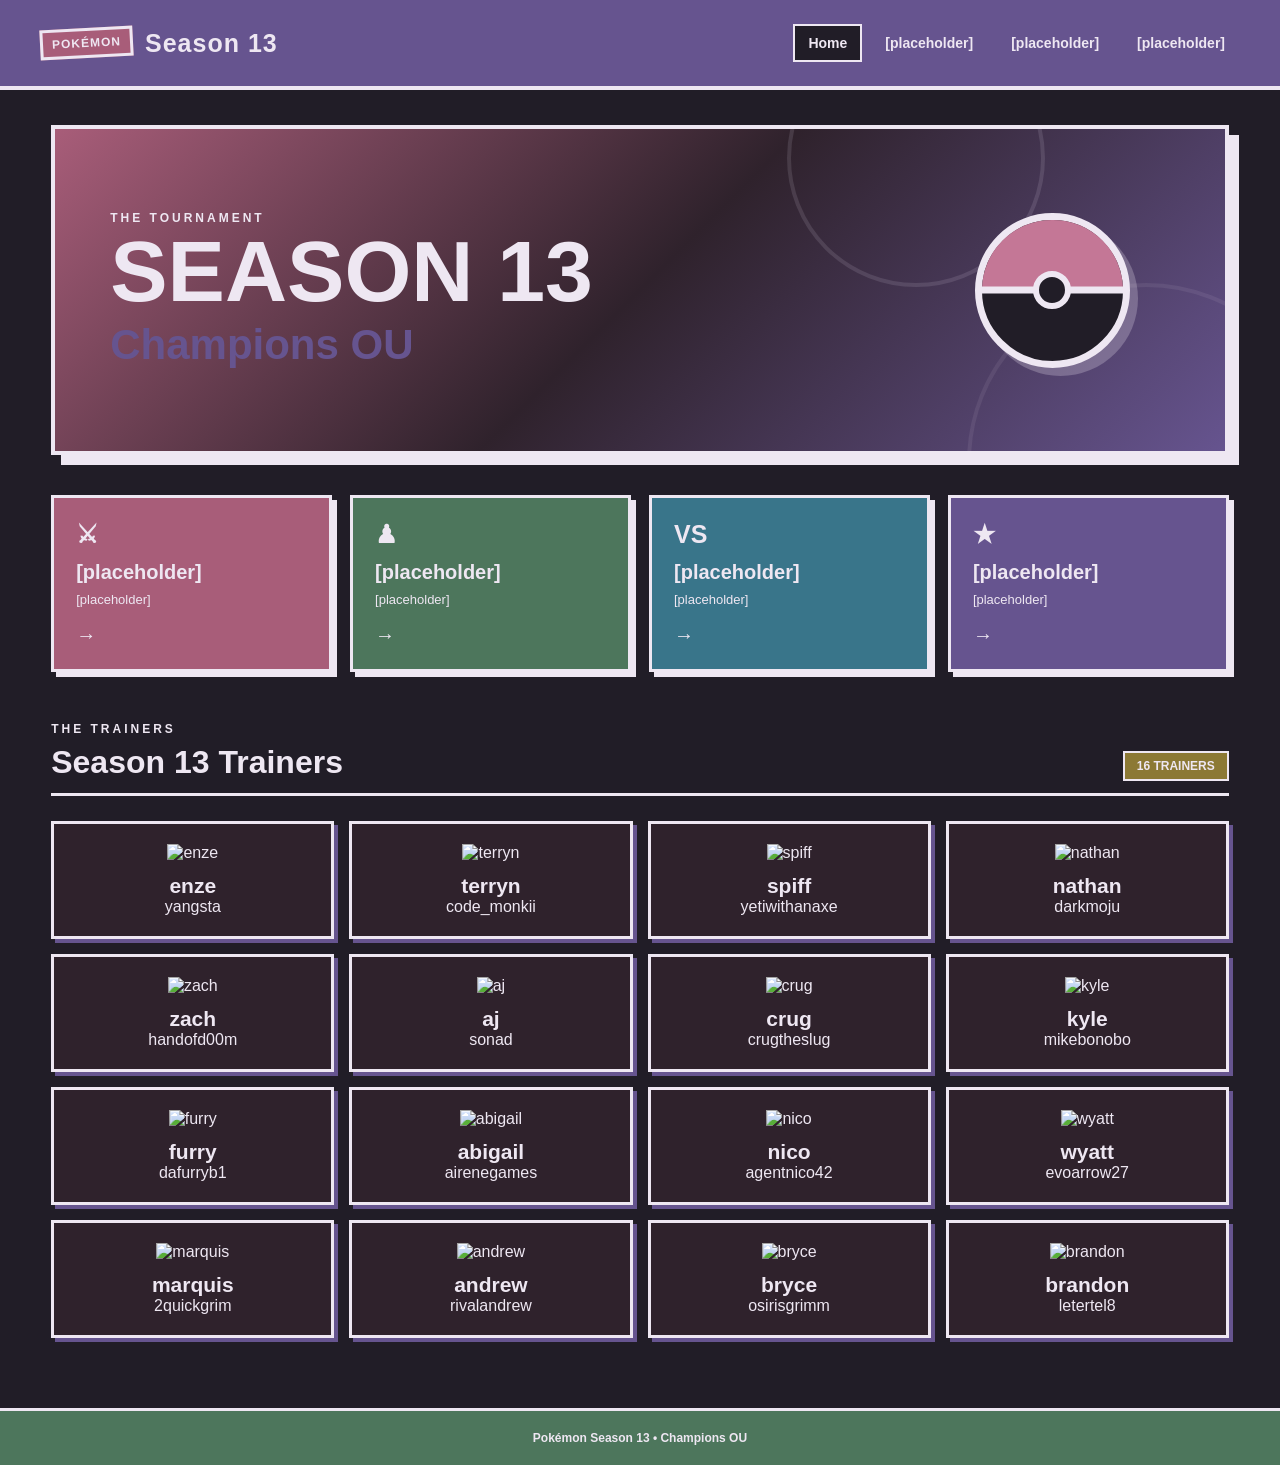
==== index.html @ 1fe9e346 "Add files via upload" ====
<!DOCTYPE html>
<html lang="en">
<head>
    <meta charset="UTF-8">
    <meta name="viewport" content="width=device-width, initial-scale=1.0">

    <title>Season 13 — Champions OU</title>

    <link rel="stylesheet" href="css/base.css">
    <link rel="stylesheet" href="css/layout.css">
    <link rel="stylesheet" href="css/components.css">
    <link rel="stylesheet" href="css/pokemon.css">
    <link rel="stylesheet" href="css/type-chart.css">
    <link rel="stylesheet" href="css/responsive.css">
</head>

<body>

    <header class="site-header">
        <div class="logo">
            <span>POKÉMON</span>
            <h1>Season 13</h1>
        </div>

        <nav>
            <a href="index.html" class="active">Home</a>
            <a href="#">[placeholder]</a>
            <a href="#">[placeholder]</a>
            <a href="#">[placeholder]</a>

        </nav>
    </header>


    <main>

        <!-- =========================
             SEASON BANNER
        ========================== -->

        <section class="hero">

            <div class="hero-text">

                <p class="eyebrow">THE TOURNAMENT</p>

                <h2>Season 13</h2>

                <h3>Champions OU</h3>

            </div>


            <div class="hero-badge">

                <div class="pokeball">
                    <div class="pokeball-line"></div>
                    <div class="pokeball-center"></div>
                </div>

            </div>

        </section>


        <!-- =========================
             SEASON STATUS
        

        <section class="season-status">

            <div class="status-divider"></div>

            <div class="status-item">
                <span class="status-label">MATCHES PLAYED</span>
                <span class="status-value">0</span>
            </div>

        </section>
        ========================== -->

        <!-- =========================
             QUICK LINKS
        ========================== -->

        <section class="feature-grid">

            <a href="#" class="feature-card pink">

                <div class="feature-icon">⚔</div>

                <h3>[placeholder]</h3>

                <p>
                    [placeholder]
                </p>

                <span class="card-arrow">→</span>

            </a>


            <a href="#" class="feature-card mint">

                <div class="feature-icon">♟</div>

                <h3>[placeholder]</h3>

                <p>
                    [placeholder]
                </p>

                <span class="card-arrow">→</span>

            </a>


            <a href="#" class="feature-card blue">

                <div class="feature-icon">VS</div>

                <h3>[placeholder]</h3>

                <p>
                    [placeholder]
                </p>

                <span class="card-arrow">→</span>

            </a>


            <a href="#" class="feature-card lavender">

                <div class="feature-icon">★</div>

                <h3>[placeholder]</h3>

                <p>
                    [placeholder]
                </p>

                <span class="card-arrow">→</span>

            </a>

        </section>


        <!-- =========================
             PLAYERS
        ========================== -->

        <section class="players-section">

            <div class="section-heading">

                <div>
                    <p class="eyebrow">THE TRAINERS</p>

                    <h2>Season 13 Trainers</h2>
                </div>

                <span id="player-count" class="player-count"></span>

            </div>


            <div id="players-container" class="players-grid">

                <p class="loading">
                    Loading players...
                </p>

            </div>

        </section>

    </main>


    <footer>

        <p>
            Pokémon Season 13 • Champions OU
        </p>

    </footer>


    <script src="js/app.js"></script>

</body>
</html>
---- css/base.css ----
/* =========================
   GLOBAL THEME COLORS
   Change these values to retheme the entire site.
========================= */

:root {
    --color-bg: #17151c;
    --color-surface: #211d27;
    --color-surface-pink: #2f222c;
    --color-surface-lavender: #282230;

    --color-text: #eee7f2;
    --color-text-muted: #b9afc0;
    --color-border: #eee7f2;
    --color-border-rgb: 238, 231, 242;

    --color-pink: #a85d79;
    --color-pink-light: #c47796;
    --color-lavender: #66548f;
    --color-mint: #4d765c;
    --color-blue: #39758a;
    --color-yellow: #8c7935;
    --color-peach: #8f624e;

    /* Pokémon type colours */
    --type-electric: #8c7935;
    --type-fire: #a85f4e;
    --type-water: #39758a;
    --type-grass: #4d765c;
    --type-fairy: #a85d79;
    --type-psychic: #66548f;
    --type-flying: #625d91;
    --type-normal: #625c50;
    --type-fighting: #955b5b;
    --type-poison: #765084;
    --type-ground: #8c7042;
    --type-rock: #766d49;
    --type-bug: #6f7b3d;
    --type-ghost: #625b87;
    --type-steel: #5f6e7c;
    --type-ice: #4f8588;
    --type-dragon: #655b9b;
    --type-dark: #675c58;

    /* Defensive chart colours */
    --effectiveness-weak: #a94468;
    --effectiveness-resist: #4f8b62;
    --effectiveness-immune: #3b86a3;
    --effectiveness-neutral: #9a8338;
}

/* =========================
   RESET
========================= */

* {
    box-sizing: border-box;
    margin: 0;
    padding: 0;
}

body {
    font-family:
        "Trebuchet MS",
        Arial,
        sans-serif;

    background: var(--color-surface);
    color: var(--color-border);

    min-height: 100vh;
}
---- css/layout.css ----
/* =========================
   HEADER
========================= */

.site-header {
    background: var(--color-lavender);
    border-bottom: 4px solid var(--color-border);

    min-height: 90px;

    display: flex;
    align-items: center;
    justify-content: space-between;

    padding: 15px 40px;

    gap: 30px;
}

.logo {
    display: flex;
    align-items: center;
    gap: 12px;
}

.logo span {
    background: var(--color-pink);
    border: 3px solid var(--color-border);

    padding: 5px 9px;

    font-size: 12px;
    font-weight: bold;
    letter-spacing: 1px;

    transform: rotate(-3deg);
}

.logo h1 {
    font-size: 25px;
    letter-spacing: 1px;
}

nav {
    display: flex;
    gap: 8px;
    flex-wrap: wrap;
    justify-content: flex-end;
}

nav a {
    color: var(--color-border);
    text-decoration: none;

    font-weight: bold;
    font-size: 14px;

    padding: 9px 13px;

    border: 2px solid transparent;

    transition:
        background 0.15s,
        border 0.15s,
        transform 0.15s;
}

nav a:hover {
    background: var(--color-surface);
    border-color: var(--color-border);
    transform: translateY(-2px);
}

nav a.active {
    background: var(--color-surface);
    border: 2px solid var(--color-border);
}


/* =========================
   MAIN
========================= */

main {
    width: min(1200px, 92%);
    margin: 35px auto 70px;
}


/* =========================
   HERO
========================= */

.hero {
    min-height: 330px;
    margin-bottom: 25px;

    background:
        linear-gradient(
            135deg,
            var(--color-pink) 0%,
            var(--color-surface-pink) 50%,
            var(--color-lavender) 100%
        );

    border: 4px solid var(--color-border);

    box-shadow: 10px 10px 0 var(--color-border);

    display: flex;
    align-items: center;
    justify-content: space-between;

    padding: 45px 55px;

    position: relative;
    overflow: hidden;
}

.hero::before {
    content: "";

    position: absolute;

    width: 250px;
    height: 250px;

    border: 4px solid rgba(var(--color-border-rgb), 0.12);
    border-radius: 50%;

    right: 180px;
    top: -100px;

    pointer-events: none;
}

.hero::after {
    content: "";

    position: absolute;

    width: 350px;
    height: 350px;

    border: 4px solid rgba(var(--color-border-rgb), 0.08);
    border-radius: 50%;

    right: -100px;
    bottom: -190px;

    pointer-events: none;
}

.hero-text {
    position: relative;
    z-index: 1;
}

.eyebrow {
    font-size: 12px;
    font-weight: bold;
    letter-spacing: 3px;

    margin-bottom: 8px;
}

.hero h2 {
    font-size: clamp(48px, 8vw, 86px);
    line-height: 0.9;

    text-transform: uppercase;
}

.hero h3 {
    font-size: clamp(25px, 4vw, 42px);
    margin-top: 10px;

    color: var(--color-lavender);
}

.description {
    margin-top: 25px;

    font-size: 16px;
    font-weight: bold;

    max-width: 450px;
    line-height: 1.5;
}


/* =========================
   POKÉBALL
========================= */

.hero-badge {
    position: relative;
    z-index: 1;

    margin-right: 40px;
}

.pokeball {
    width: 155px;
    height: 155px;

    border-radius: 50%;

    background: var(--color-surface);

    border: 7px solid var(--color-border);

    position: relative;

    box-shadow: 8px 8px 0 rgba(var(--color-border-rgb), 0.25);
}

.pokeball::before {
    content: "";

    position: absolute;

    width: 100%;
    height: 50%;

    top: 0;
    left: 0;

    background: var(--color-pink-light);

    border-radius: 100px 100px 0 0;
}

.pokeball-line {
    position: absolute;

    width: 100%;
    height: 7px;

    background: var(--color-border);

    left: 0;
    top: 50%;

    transform: translateY(-50%);

    z-index: 2;
}

.pokeball-center {
    position: absolute;

    width: 38px;
    height: 38px;

    border-radius: 50%;

    background: var(--color-surface);

    border: 6px solid var(--color-border);

    left: 50%;
    top: 50%;

    transform: translate(-50%, -50%);

    z-index: 3;
}


/* =========================
   FOOTER
========================= */

footer {
    border-top: 3px solid var(--color-border);

    background: var(--color-mint);

    text-align: center;

    padding: 20px;

    font-size: 12px;
    font-weight: bold;
}


/* =========================
   PLAYER PROFILE
========================= */

.player-profile {
    margin-bottom: 40px;
}

.back-link {
    display: inline-block;
    color: var(--color-border);
    font-size: 12px;
    font-weight: bold;
    letter-spacing: 1px;
    text-decoration: none;
    margin-bottom: 20px;
}

.back-link:hover {
    color: var(--color-pink-light);
}

.player-profile-card {
    display: flex;
    align-items: center;
    gap: 30px;
    background: var(--color-surface-pink);
    border: 4px solid var(--color-border);
    padding: 30px;
    box-shadow: 7px 7px 0 var(--color-lavender);
}

.player-profile-sprite {
    width: 130px;
    height: 130px;
    display: flex;
    align-items: center;
    justify-content: center;
    background: var(--color-surface);
    border: 3px solid var(--color-border);
    flex-shrink: 0;
}

.player-profile-sprite img {

    object-fit: contain;
}

.player-profile-info h2 {
    font-size: 38px;
    margin: 5px 0;
}

.player-profile-id {
    font-size: 13px;
    opacity: 0.7;
    letter-spacing: 0.5px;
}

.player-team {
    margin-top: 45px;
}
---- css/components.css ----
/* =========================
   FEATURE CARDS
========================= */

.feature-grid {
    display: grid;

    grid-template-columns:
        repeat(4, 1fr);

    gap: 18px;

    margin: 40px 0;
}

.feature-card {
    min-height: 160px;

    border: 3px solid var(--color-border);

    padding: 22px;

    color: var(--color-border);
    text-decoration: none;

    box-shadow: 5px 5px 0 var(--color-border);

    transition:
        transform 0.15s,
        box-shadow 0.15s;
}

.feature-card:hover {
    transform: translate(3px, 3px);
    box-shadow: 2px 2px 0 var(--color-border);
}

.feature-card.pink {
    background: var(--color-pink);
}

.feature-card.mint {
    background: var(--color-mint);
}

.feature-card.blue {
    background: var(--color-blue);
}

.feature-card.lavender {
    background: var(--color-lavender);
}

.feature-icon {
    font-size: 25px;
    font-weight: bold;

    margin-bottom: 12px;
}

.feature-card h3 {
    font-size: 20px;
    margin-bottom: 7px;
}

.feature-card p {
    font-size: 13px;
    line-height: 1.4;
}


/* =========================
   PLAYERS SECTION
========================= */

.players-section {
    margin-top: 50px;
}

.section-heading {
    display: flex;
    align-items: end;
    justify-content: space-between;

    border-bottom: 3px solid var(--color-border);

    padding-bottom: 12px;

    margin-bottom: 25px;
}

.section-heading h2 {
    font-size: 32px;
}

.player-count {
    background: var(--color-yellow);

    border: 2px solid var(--color-border);

    padding: 6px 12px;

    font-size: 12px;
    font-weight: bold;
}


/* =========================
   PLAYER GRID
========================= */

.players-grid {
    display: grid;

    grid-template-columns:
        repeat(4, 1fr);

    gap: 15px;
}

.player-card {
    background: var(--color-surface-pink);

    border: 3px solid var(--color-border);

    min-height: 100px;

    padding: 20px;

    text-decoration: none;
    text-align: center;
    color: var(--color-border);

    display: flex;
    flex-direction: column;
    justify-content: space-between;

    box-shadow: 4px 4px 0 var(--color-lavender);

    transition:
        transform 0.15s,
        box-shadow 0.15s;
}

.player-sprite {
    width: 80px;
    height: 80px;

    object-fit: contain;
}

.player-card:hover {
    transform: translateY(-4px);

    box-shadow: 6px 8px 0 var(--color-blue);
}

.player-number {
    font-size: 11px;
    font-weight: bold;
    opacity: 0.6;
}

.player-name {
    font-size: 21px;
    font-weight: bold;

    margin-top: 12px;
}

.player-placeholder {
    font-size: 11px;
    opacity: 0.55;

    margin-top: 5px;
}


/* =========================
   LOADING
========================= */

.loading {
    grid-column: 1 / -1;

    padding: 30px;

    text-align: center;

    border: 2px dashed var(--color-lavender);
}


/* =========================
   SEASON STATUS
========================= */

.season-status {
    background: var(--color-surface);

    border: 3px solid var(--color-border);

    min-height: 105px;

    display: grid;
    grid-template-columns:
        1fr
        auto
        1fr
        auto
        1fr
        auto
        1fr;

    align-items: center;

    margin-top: 25px;

    box-shadow: 5px 5px 0 var(--color-mint);
}

.status-item {
    padding: 20px;

    text-align: center;

    display: flex;
    flex-direction: column;

    gap: 6px;
}

.status-label {
    font-size: 10px;

    font-weight: bold;

    letter-spacing: 2px;

    opacity: 0.6;
}

.status-value {
    font-size: 23px;

    font-weight: bold;
}

.status-live {
    color: var(--color-mint);

    font-size: 14px;

    letter-spacing: 1px;
}

.status-divider {
    height: 55px;

    width: 2px;

    background: var(--color-lavender);
}


/* =========================
   FEATURE CARD ARROW
========================= */

.card-arrow {
    display: block;

    margin-top: 15px;

    font-size: 20px;

    font-weight: bold;

    transition: transform 0.15s;
}

.feature-card:hover .card-arrow {
    transform: translateX(6px);
}
---- css/pokemon.css ----
/* =========================
   POKÉMON TEAM GRID
========================= */

#pokemon-container {
    display: grid;
    grid-template-columns: repeat(5, 1fr);
    gap: 15px;
}


/* =========================
   POKÉMON CARDS
========================= */

.pokemon-slot {
    position: relative;

    min-height: 150px;

    background: var(--color-surface-pink);
    color: var(--color-text);

    border: 3px solid var(--color-border);
    box-shadow: 4px 4px 0 var(--color-lavender);

    display: flex;
    flex-direction: column;
    align-items: center;
    justify-content: center;

    padding: 15px;

    text-align: center;

    cursor: pointer;

    transition:
        transform 0.15s,
        box-shadow 0.15s;
}

.pokemon-filled:hover {
    transform: translateY(-3px);
    box-shadow: 5px 7px 0 var(--color-lavender);
}

.pokemon-slot-number {
    font-size: 28px;
    font-weight: bold;
    opacity: 0.3;
}

.pokemon-slot-empty {
    font-size: 10px;
    font-weight: bold;
    letter-spacing: 1px;
    opacity: 0.5;
    margin-top: 8px;
}

.pokemon-slot-name {
    font-size: 16px;
    font-weight: bold;
}


/* =========================
   POKÉMON SPRITES
========================= */

.pokemon-sprite {
    width: 96px;
    height: 96px;

    object-fit: contain;
    image-rendering: pixelated;
}


/* =========================
   POKÉMON TYPES
========================= */

.pokemon-types {
    display: flex;
    flex-wrap: wrap;
    justify-content: center;

    gap: 6px;
    margin-top: 8px;
}

.pokemon-type,
.type-badge {
    display: inline-block;

    padding: 5px 10px;

    border: 2px solid var(--color-border);

    font-size: 11px;
    font-weight: bold;

    text-transform: uppercase;
    letter-spacing: 1px;
}


/* =========================
   TYPE COLOURS
========================= */

.type-electric { background: var(--type-electric); }
.type-fire { background: var(--type-fire); }
.type-water { background: var(--type-water); }
.type-grass { background: var(--type-grass); }
.type-fairy { background: var(--type-fairy); }
.type-psychic { background: var(--type-psychic); }
.type-flying { background: var(--type-flying); }
.type-normal { background: var(--type-normal); }
.type-fighting { background: var(--type-fighting); }
.type-poison { background: var(--type-poison); }
.type-ground { background: var(--type-ground); }
.type-rock { background: var(--type-rock); }
.type-bug { background: var(--type-bug); }
.type-ghost { background: var(--type-ghost); }
.type-steel { background: var(--type-steel); }
.type-ice { background: var(--type-ice); }
.type-dragon { background: var(--type-dragon); }
.type-dark { background: var(--type-dark); }


/* =========================
   EXPANDED POKÉMON DETAILS
========================= */

.pokemon-details {
    width: 100%;

    margin-top: 12px;
    padding-top: 12px;

    border-top: 2px solid var(--color-lavender);
}

.pokemon-details[hidden] {
    display: none;
}

.pokemon-slot.expanded {
    grid-column: span 2;

    background: var(--color-surface-lavender);

    transform: none;

    margin-bottom: 15px;
}

.pokemon-stats {
    display: grid;
    grid-template-columns: repeat(3, 1fr);

    gap: 8px;
    margin-bottom: 15px;
}

.pokemon-stat {
    background: var(--color-surface);

    border: 1px solid var(--color-border);

    padding: 8px;
    text-align: center;
}


/* =========================
   ABILITIES
========================= */

.pokemon-abilities {
    display: flex;
    flex-direction: column;
    gap: 8px;

    margin-top: 12px;
}

.pokemon-ability-container {
    display: flex;
    flex-direction: column;
    gap: 5px;
}

.pokemon-ability-button {
    width: 100%;

    padding: 8px 10px;

    background: var(--color-surface);
    border: 2px solid var(--color-lavender);

    color: var(--color-text);

    font-family: inherit;
    font-size: 11px;
    font-weight: bold;

    text-align: left;

    cursor: pointer;
    transition: background 0.15s;
}

.pokemon-ability-button:hover,
.pokemon-ability-button.active {
    background: var(--color-pink);
    border-color: var(--color-border);
}

.pokemon-ability-description {
    padding: 10px;

    background: var(--color-surface);

    border: 1px solid var(--color-lavender);

    font-size: 12px;
    line-height: 1.5;
}


/* =========================
   MEGA EVOLUTION TOGGLE
========================= */

.pokemon-mega-toggle {
    position: absolute;

    top: 8px;
    right: 8px;

    display: flex;
    align-items: center;
    justify-content: center;

    width: 34px;
    height: 34px;

    background: transparent;
    border: none;

    padding: 3px;

    cursor: pointer;
    z-index: 2;
}

.pokemon-mega-toggle img {
    width: 48px;
    height: 48px;

    object-fit: contain;
}

.pokemon-mega-toggle img {
    width: 48px;
    height: 48px;
    object-fit: contain;
}

/* Alternate form icon */
.pokemon-mega-toggle img[src*="form-icon"] {
    width: 40px;
    height: 40px;
    padding: 4px;
}

.pokemon-mega-toggle:disabled {
    opacity: 0.5;
    cursor: wait;
}

/* =========================
   SMOGON LINK
========================= */

.pokemon-smogon-link {
    display: inline-block;

    margin-top: 15px;
    padding: 8px 12px;

    background: var(--color-surface);
    color: var(--color-text);

    border: 2px solid var(--color-border);

    font-family: inherit;
    font-size: 11px;
    font-weight: bold;

    text-decoration: none;
    text-transform: uppercase;
    letter-spacing: 1px;

    transition:
        background 0.15s,
        transform 0.15s;
}

.pokemon-smogon-link:hover {
    background: var(--color-pink);

    transform: translateY(-2px);
}
---- css/type-chart.css ----
/* =================================
   PLAYER DEFENSIVE TYPE CHART
================================= */

/* Player roster heading */

.player-team .section-heading {
    display: flex;
    flex-direction: row;
    align-items: center;
    justify-content: space-between;
    gap: 15px;
}

/* Chart toggle button */

.chart-toggle-button {
    flex-shrink: 0;
    padding: 9px 14px;
    background: var(--color-lavender);
    border: 3px solid var(--color-border);
    box-shadow: 4px 4px 0 var(--color-border);
    color: var(--color-border);
    font-family: inherit;
    font-size: 11px;
    font-weight: bold;
    cursor: pointer;
    transition: transform 0.15s, box-shadow 0.15s;
}

.chart-toggle-button:hover {
    transform: translate(2px, 2px);
    box-shadow: 2px 2px 0 var(--color-border);
}

/* Chart container */

#defensive-chart-container {
    margin: 20px 0 30px;
    padding: 12px;
    background: var(--color-surface-pink);
    border: 3px solid var(--color-border);
    box-shadow: 5px 5px 0 var(--color-lavender);
}

#defensive-chart-container[hidden] {
    display: none;
}

/* Scrollable chart */

.type-chart-wrapper {
    width: 100%;
    overflow-x: auto;
}

.type-chart-table {
    width: 100%;
    min-width: 850px;
    border-collapse: separate;
    border-spacing: 3px;
    table-layout: fixed;
}

/* Table cells */

.type-chart-table th,
.type-chart-table td {
    text-align: center;
    vertical-align: middle;
}

.type-chart-table thead th {
    background: var(--color-surface);
    border: 2px solid var(--color-border);
    padding: 2px;
}

.type-chart-table thead th:first-child {
    width: 105px;
    background: var(--color-lavender);
    font-size: 10px;
}

/* Pokémon sprites */

.type-chart-sprite {
    display: block;
    width: 64px;
    height: 64px;
    max-width: 100%;
    object-fit: contain;
    image-rendering: auto;
    margin: 6px auto;
}

/* Attacking type labels */

.type-chart-table tbody th {
    border: 2px solid var(--color-border);
    font-size: 10px;
    padding: 3px 6px;
    min-width: 105px;
}

/* Effectiveness cells */

.type-chart-table tbody td {
    background: #19171f;
    border: 1px solid var(--color-lavender);
}

.type-chart-cell {
    display: flex;
    align-items: center;
    justify-content: center;

    width: 100%;
    min-height: 36px;

    padding: 5px 6px;

    border: none;
    border-radius: 0;

    font-size: 11px;
    font-weight: bold;
    color: var(--color-text);
}

.effectiveness-weak {
    background: var(--effectiveness-weak);
}

.effectiveness-resist {
    background: var(--effectiveness-resist);
}

.effectiveness-immune {
    background: var(--effectiveness-immune);
}
/*
.effectiveness-neutral {
    background: var(--effectiveness-neutral);
    color: var(--color-text);
}

*/
/* =========================
   CHART MEGA EVOLUTION TOGGLE
========================= */

/* Gives the button a positioning reference */
.type-chart-pokemon-heading {
    position: relative;
}

.type-chart-mega-toggle {
    position: absolute;
    top:0px;
    right: 0px;

    display: flex;
    align-items: center;
    justify-content: center;

    width: 30px;
    height: 30px;
    padding: 3px;

    background: transparent;
    border: none;

    cursor: pointer;
    z-index: 2;
}

.type-chart-mega-toggle img {
    width: 22px;
    height: 22px;
    object-fit: contain;
}

.type-chart-mega-toggle:hover {
    background: transparent;
}

.type-chart-mega-toggle:disabled {
    opacity: 0.5;
    cursor: wait;
}
---- css/responsive.css ----
/* =========================
   TABLET
========================= */

@media (max-width: 900px) {

    /* Feature cards */

    .feature-grid {
        grid-template-columns: repeat(2, 1fr);
    }

    /* Player cards */

    .players-grid {
        grid-template-columns: repeat(3, 1fr);
    }

    /* Pokémon team */

    .pokemon-container {
        grid-template-columns: 1fr;
    }

    /* Season status */

    .season-status {
        grid-template-columns:
            1fr auto 1fr;

        row-gap: 10px;
    }

    .season-status .status-divider:nth-of-type(4) {
        display: none;
    }

    .season-status .status-item:last-child {
        grid-column: 1 / -1;
    }

    .hero {
        padding: 35px 20px;
    }

}


/* =========================
   MOBILE
========================= */

@media (max-width: 600px) {

    /* General layout */

    main {
        padding: 15px;
    }

    /* Header */

    .site-header {
        flex-direction: column;

        gap: 15px;

        padding: 15px;
    }

    .nav {
        flex-wrap: wrap;

        justify-content: center;

        gap: 12px;
    }

    /* Hero */

    .hero {
        padding: 25px 15px;
    }

    .hero h1 {
        font-size: 30px;
    }

    .hero-badge {
        font-size: 10px;
    }

    /* Feature cards */

    .feature-grid {
        grid-template-columns: 1fr;

        gap: 15px;
    }

    /* Player section */

    .players-grid {
        grid-template-columns: repeat(2, 1fr);
    }

    .section-heading {
        align-items: center;
    }

    .section-heading h2 {
        font-size: 24px;
    }

    /* Season status */

    .season-status {
        grid-template-columns: 1fr 1fr;

        padding: 10px;
    }

    .status-item {
        padding: 12px 5px;
    }

    .status-value {
        font-size: 19px;
    }

    .status-divider {
        display: none;
    }

    /* Player profile */

    .player-profile-card {
        flex-direction: column;

        text-align: center;

        gap: 15px;
    }

    .player-profile-sprite {
        margin: 0 auto;
    }

    .player-team {
        margin-top: 25px;
    }

    /* Pokémon cards */

    .pokemon-container {
        grid-template-columns: 1fr;
    }

    .pokemon-card {
        padding: 15px;
    }

    .pokemon-sprite {
        width: 80px;
        height: 80px;
    }

    .pokemon-name {
        font-size: 19px;
    }

    /* Type chart */

    .type-chart {
        padding: 12px;

        overflow-x: auto;
    }

    .type-chart-table {
        min-width: 500px;
    }

    .type-chart-header {
        flex-direction: column;
        align-items: flex-start;
    }

    .type-chart-toggle {
        flex-wrap: wrap;
    }

    /* Footer */

    footer {
        padding: 20px 15px;

        text-align: center;
    }

}
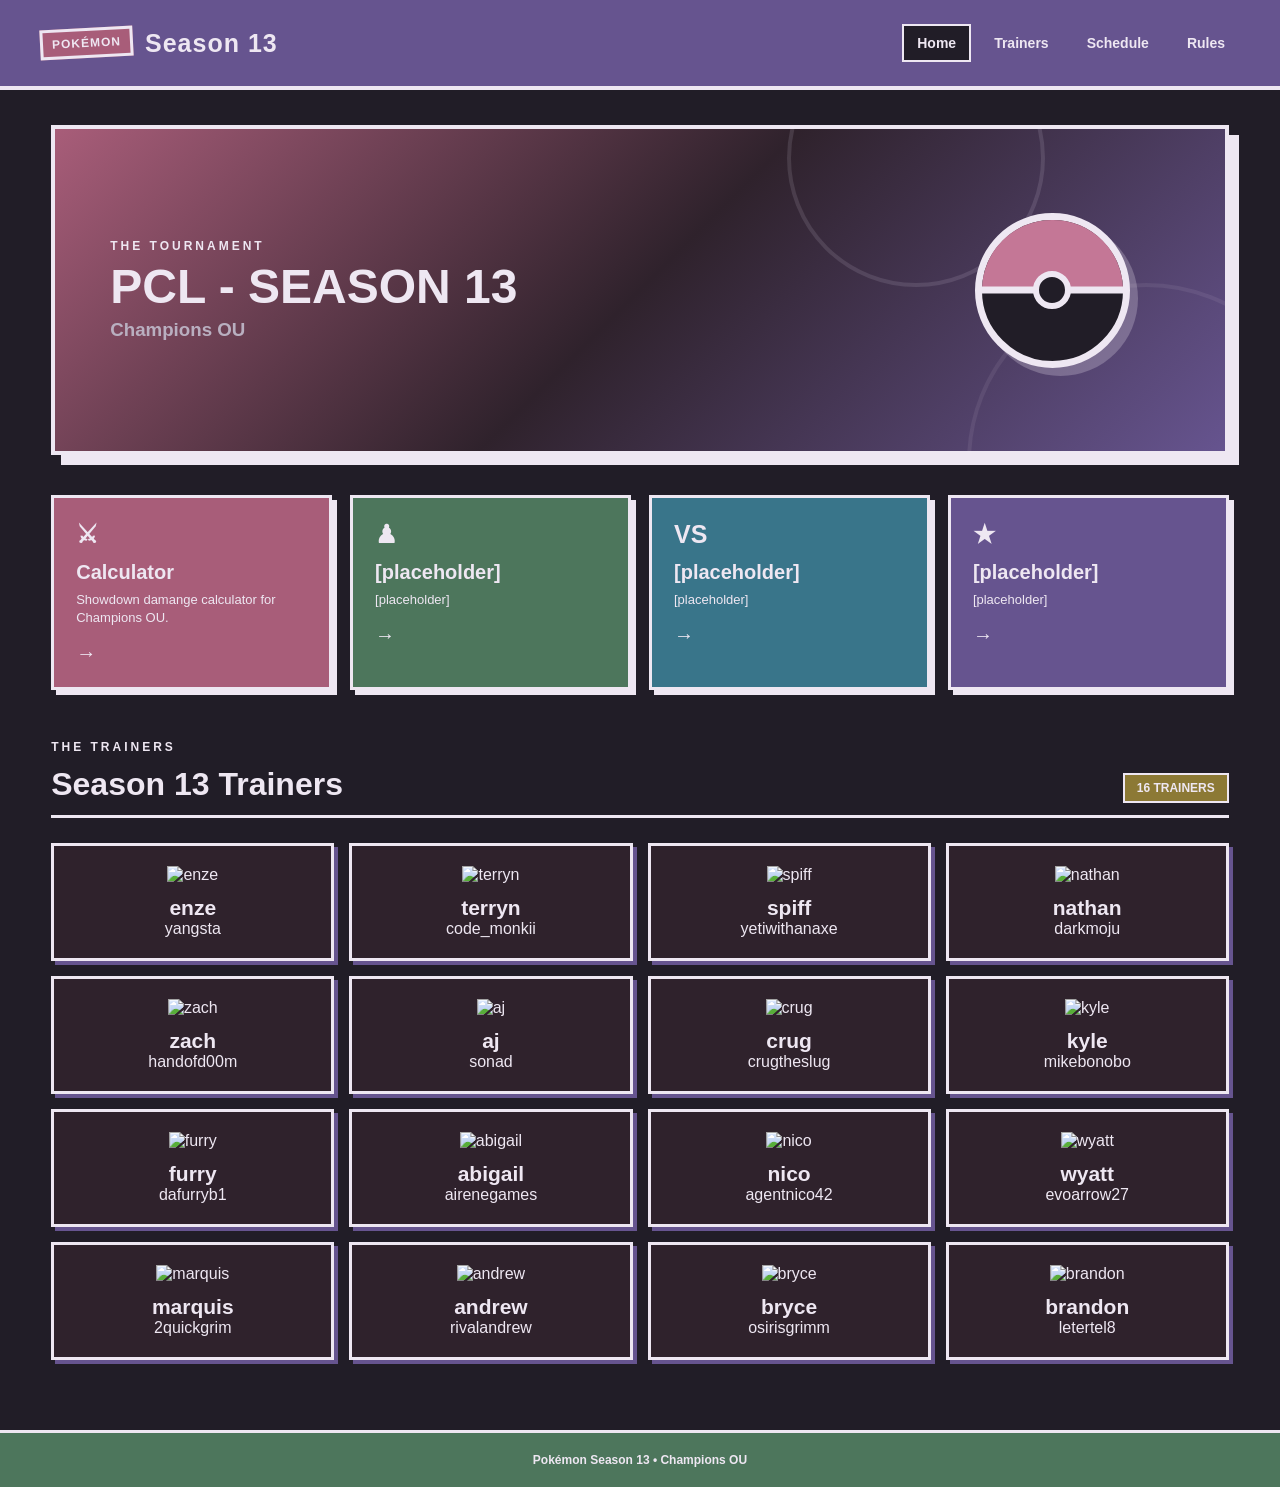
==== commit 214baa80: "Add files via upload Pushing updates from vs code prototype" ====
--- a/index.html
+++ b/index.html
@@ -16,20 +16,7 @@
 
 <body>
 
-    <header class="site-header">
-        <div class="logo">
-            <span>POKÉMON</span>
-            <h1>Season 13</h1>
-        </div>
-
-        <nav>
-            <a href="index.html" class="active">Home</a>
-            <a href="#">[placeholder]</a>
-            <a href="#">[placeholder]</a>
-            <a href="#">[placeholder]</a>
-
-        </nav>
-    </header>
+    <div id="site-header"></div>
 
 
     <main>
@@ -44,7 +31,7 @@
 
                 <p class="eyebrow">THE TOURNAMENT</p>
 
-                <h2>Season 13</h2>
+                <h2>PCL - Season 13</h2>
 
                 <h3>Champions OU</h3>
 
@@ -63,21 +50,6 @@
         </section>
 
 
-        <!-- =========================
-             SEASON STATUS
-        
-
-        <section class="season-status">
-
-            <div class="status-divider"></div>
-
-            <div class="status-item">
-                <span class="status-label">MATCHES PLAYED</span>
-                <span class="status-value">0</span>
-            </div>
-
-        </section>
-        ========================== -->
 
         <!-- =========================
              QUICK LINKS
@@ -85,14 +57,14 @@
 
         <section class="feature-grid">
 
-            <a href="#" class="feature-card pink">
+            <a href="https://calc.pokemonshowdown.com/champions.html?mode=champions" target="_blank" class="feature-card pink">
 
                 <div class="feature-icon">⚔</div>
 
-                <h3>[placeholder]</h3>
+                <h3>Calculator</h3>
 
                 <p>
-                    [placeholder]
+                    Showdown damange calculator for Champions OU.
                 </p>
 
                 <span class="card-arrow">→</span>
@@ -179,16 +151,12 @@
     </main>
 
 
-    <footer>
 
-        <p>
-            Pokémon Season 13 • Champions OU
-        </p>
-
-    </footer>
+    <div id="site-footer"></div>
 
 
     <script src="js/app.js"></script>
+    <script src="js/partials.js"></script>
 
 </body>
 </html>
--- a/css/base.css
+++ b/css/base.css
@@ -3,6 +3,8 @@
    GLOBAL THEME COLORS
    Change these values to retheme the entire site.
 ========================= */
+
+@import url('https://fonts.googleapis.com/css2?family=Press+Start+2P&display=swap');
 
 :root {
     --color-bg: #17151c;
@@ -48,6 +50,9 @@
     --effectiveness-resist: #4f8b62;
     --effectiveness-immune: #3b86a3;
     --effectiveness-neutral: #9a8338;
+
+    /* Font family for the entire site */
+    --font-pixel: "Press Start 2P", sans-serif;
 }
 
 /* =========================
@@ -70,4 +75,6 @@
     color: var(--color-border);
 
     min-height: 100vh;
+    display: flex;
+    flex-direction: column;
 }
--- a/css/layout.css
+++ b/css/layout.css
@@ -85,8 +85,13 @@
 main {
     width: min(1200px, 92%);
     margin: 35px auto 70px;
-}
-
+    flex: 1;
+}
+
+#site-footer {
+    flex-shrink: 0;
+    margin-top: auto;
+}
 
 /* =========================
    HERO
@@ -162,21 +167,20 @@
     font-weight: bold;
     letter-spacing: 3px;
 
-    margin-bottom: 8px;
+    margin-bottom: 12px;
 }
 
 .hero h2 {
-    font-size: clamp(48px, 8vw, 86px);
+    font-size: clamp(28px, 8vw, 48px);
     line-height: 0.9;
-
     text-transform: uppercase;
 }
 
 .hero h3 {
-    font-size: clamp(25px, 4vw, 42px);
+
     margin-top: 10px;
 
-    color: var(--color-lavender);
+    color: var(--color-text-muted);
 }
 
 .description {
@@ -349,3 +353,81 @@
 .player-team {
     margin-top: 45px;
 }
+
+/* =========================
+   TRAINERS NAV DROPDOWN
+========================= */
+
+/* =========================
+   TRAINERS NAV DROPDOWN
+========================= */
+
+.nav-dropdown {
+    position: relative;
+}
+
+.nav-dropdown-label {
+    display: block;
+    color: var(--color-border);
+    font-weight: bold;
+    font-size: 14px;
+    padding: 9px 13px;
+    border: 2px solid transparent;
+    cursor: pointer;
+
+    transition:
+        background 0.15s,
+        border 0.15s,
+        transform 0.15s;
+}
+
+.nav-dropdown:hover .nav-dropdown-label {
+    background: var(--color-surface);
+    border-color: var(--color-border);
+    transform: translateY(-2px);
+}
+
+.nav-dropdown-label.active {
+    background: var(--color-surface);
+    border-color: var(--color-border);
+}
+
+.dropdown-menu {
+    display: none;
+    position: absolute;
+    top: 100%;
+    left: 0;
+    z-index: 100;
+
+    min-width: 160px;
+    max-height: 300px;
+    overflow-y: auto;
+
+    background: var(--color-surface);
+    border: 2px solid var(--color-border);
+    box-shadow: 4px 4px 0 var(--color-lavender);
+
+    flex-direction: column;
+}
+
+.nav-dropdown:hover .dropdown-menu {
+    display: flex;
+}
+
+.dropdown-menu a {
+    padding: 10px 14px;
+    text-decoration: none;
+    color: var(--color-text);
+    font-size: 13px;
+}
+
+.dropdown-menu a:hover {
+    background: var(--color-surface-pink);
+    color: var(--color-pink-light);
+}
+
+.dropdown-loading {
+    padding: 10px 14px;
+    font-size: 12px;
+    color: var(--color-text-muted);
+}
--- a/css/components.css
+++ b/css/components.css
@@ -283,3 +283,391 @@
 .feature-card:hover .card-arrow {
     transform: translateX(6px);
 }
+
+
+/* =========================
+   BAN LIST
+========================= */
+
+.banlist-section {
+    margin-top: 50px;
+}
+
+.banlist-grid {
+    display: grid;
+    grid-template-columns: repeat(6, 1fr);
+    gap: 25px;
+    padding: 10px 0 20px;
+}
+
+.banlist-entry {
+    display: flex;
+    flex-direction: column;
+    align-items: center;
+    justify-content: flex-start;
+    text-align: center;
+    font-size: 13px;
+    font-weight: bold;
+    color: var(--color-text);
+}
+
+.banlist-entry span {
+    margin-top: 8px;
+}
+
+.banlist-placeholder {
+    width: 96px;
+    height: 96px;
+    background: var(--color-surface);
+    border: 2px dashed var(--color-lavender);
+}
+
+/* Mobile */
+
+@media (max-width: 900px) {
+    .banlist-grid {
+        grid-template-columns: repeat(4, 1fr);
+    }
+}
+
+@media (max-width: 600px) {
+    .banlist-grid {
+        grid-template-columns: repeat(3, 1fr);
+        gap: 20px 10px;
+    }
+
+    .banlist-placeholder {
+        width: 80px;
+        height: 80px;
+    }
+}
+
+
+
+/* =========================
+   RULES PAGE
+========================= */
+
+.rules-section,
+.banlist-section {
+    margin-top: 45px;
+}
+
+/* =========================
+   CLAUSE CARDS
+========================= */
+
+.clauses-grid {
+    display: grid;
+    grid-template-columns: 1fr;
+    gap: 15px;
+}
+
+.clause-card {
+    display: grid;
+    grid-template-columns: 200px 1fr;
+    align-items: center;
+    gap: 25px;
+
+    width: 100%;
+    background: var(--color-surface-pink);
+    border: 3px solid var(--color-border);
+    padding: 20px;
+    box-shadow: 4px 4px 0 var(--color-lavender);
+}
+
+.clause-card h3 {
+    font-size: 18px;
+    color: var(--color-text);
+    text-align: center;
+}
+
+.clause-card p {
+    font-size: 16px;
+    line-height: 1.6;
+    color: var(--color-text-muted);
+}
+
+/* =========================
+   BANLIST GRIDS
+========================= */
+
+.banlist-grid {
+    display: grid;
+    grid-template-columns: repeat(5, 1fr);
+    gap: 15px;
+}
+
+/* =========================
+   BANLIST CARDS
+========================= */
+
+.banlist-entry {
+    min-height: 110px;
+    background: var(--color-surface-pink);
+    border: 3px solid var(--color-border);
+    box-shadow: 4px 4px 0 var(--color-lavender);
+
+    display: flex;
+    flex-direction: column;
+    align-items: center;
+    justify-content: center;
+
+    gap: 8px;
+    padding: 12px;
+    text-align: center;
+
+    transition:
+        transform 0.15s,
+        box-shadow 0.15s;
+}
+
+.banlist-entry:hover {
+    transform: translateY(-3px);
+    box-shadow: 5px 7px 0 var(--color-blue);
+}
+
+.banlist-icon {
+    width: 32px;
+    height: 32px;
+    object-fit: contain;
+    image-rendering: pixelated;
+}
+
+.banlist-icon {
+    width: 96px;
+    height: 96px;
+    object-fit: contain;
+    image-rendering: pixelated;
+}
+
+.banlist-entry span {
+    font-size: 16px;
+    font-weight: bold;
+    color: var(--color-text);
+}
+
+
+/* =========================
+   SCHEDULE PAGE
+========================= */
+
+.schedule {
+    margin-bottom: 50px;
+}
+
+#schedule-container {
+    display: flex;
+    flex-direction: column;
+    gap: 15px;
+}
+
+/* =========================
+   TRAINER SCHEDULE CARDS
+========================= */
+
+/* =========================
+   SCHEDULE TRAINER GRID
+========================= */
+
+#schedule-container {
+    display: grid;
+    grid-template-columns: repeat(4, 1fr);
+    gap: 15px;
+    align-items: start;
+}
+
+/* Collapsed trainer cards */
+
+.schedule-card {
+    width: 100%;
+    min-width: 0;
+    cursor: pointer;
+}
+
+/* Expanded trainer card */
+
+.schedule-card.expanded {
+    grid-column: 1 / -1;
+    cursor: default;
+}
+
+/* Trainer card header */
+
+.schedule-card-header {
+    width: 100%;
+    min-height: 100px;
+
+    display: flex;
+    flex-direction: column;
+    align-items: center;
+    justify-content: space-between;
+
+    padding: 20px;
+
+    background: transparent;
+    border: none;
+    color: var(--color-text);
+
+    font-family: inherit;
+    cursor: pointer;
+}
+
+.schedule-card-header:hover {
+    background: var(--color-surface);
+}
+
+.schedule-card-header .player-name {
+    margin-top: 12px;
+}
+
+.schedule-arrow {
+    font-size: 20px;
+    color: var(--color-pink-light);
+    margin-top: 8px;
+}
+
+/* Expanded schedule content */
+
+.schedule-card-content {
+    display: grid;
+    grid-template-columns: repeat(auto-fit, minmax(220px, 1fr));
+    gap: 12px;
+
+    padding: 15px;
+    border-top: 2px solid var(--color-border);
+}
+
+.schedule-card-content[hidden] {
+    display: none;
+}
+
+
+/* =========================
+   EXPANDED SCHEDULE
+========================= */
+
+
+/* =========================
+   EXPANDED SCHEDULE
+========================= */
+
+.schedule-card-content {
+    display: grid;
+    grid-template-columns: repeat(auto-fit, minmax(220px, 1fr));
+    gap: 12px;
+    padding: 15px;
+    border-top: 2px solid var(--color-border);
+}
+
+.schedule-card-content[hidden] {
+    display: none;
+}
+
+/* Individual week cards */
+
+.schedule-matchup {
+    display: flex;
+    align-items: center;
+    justify-content: space-between;
+    gap: 12px;
+
+    padding: 12px;
+    background: var(--color-surface);
+    border: 2px solid var(--color-border);
+    box-shadow: 3px 3px 0 var(--color-lavender);
+}
+
+.schedule-week-info {
+    display: flex;
+    flex-direction: column;
+    gap: 5px;
+}
+
+.schedule-week-info strong {
+    font-size: 14px;
+    color: var(--color-pink-light);
+}
+
+.schedule-week-info span {
+    font-size: 11px;
+    color: var(--color-text-muted);
+    text-transform: uppercase;
+}
+
+.schedule-opponent {
+    display: flex;
+    align-items: center;
+    gap: 8px;
+
+}
+
+.schedule-opponent img {
+    width: 64px;
+    height: 64px;
+    object-fit: contain;
+}
+
+.schedule-opponent span:last-child {
+    font-weight: bold;
+    font-size: 12px;
+}
+
+.schedule-vs {
+    font-size: 10px;
+    font-weight: bold;
+    color: var(--color-pink-light);
+}
+
+.schedule-opponent {
+    text-decoration: none;
+    color: var(--color-text);
+    cursor: pointer;
+}
+
+.schedule-opponent:hover {
+    color: var(--color-pink-light);
+}
+
+.schedule-matchup {
+    display: grid;
+    grid-template-columns: 1fr auto 1fr;
+    align-items: center;
+    gap: 10px;
+}
+
+.schedule-week-info {
+    grid-column: 1;
+}
+
+.schedule-opponent {
+    grid-column: 3;
+    justify-self: end;
+}
+
+.schedule-vs {
+    grid-column: 2;
+    justify-self: center;
+    text-align: center;
+}
+
+
+/* =========================
+   RESPONSIVE RULES
+========================= */
+
+@media (max-width: 900px) {
+    .banlist-grid {
+        grid-template-columns: repeat(3, 1fr);
+    }
+}
+
+@media (max-width: 600px) {
+    .banlist-grid {
+        grid-template-columns: repeat(2, 1fr);
+    }
+
+    .clauses-grid {
+        grid-template-columns: 1fr;
+    }
+}
--- a/css/pokemon.css
+++ b/css/pokemon.css
@@ -1,4 +1,3 @@
-
 /* =========================
    POKÉMON TEAM GRID
 ========================= */
@@ -149,31 +148,132 @@
     display: none;
 }
 
+.pokemon-card-summary {
+    position: relative;
+
+    width: fit-content;
+    max-width: 220px;
+
+    display: flex;
+    flex-direction: column;
+    align-items: center;
+
+    gap: 6px;
+}
+
 .pokemon-slot.expanded {
-    grid-column: span 2;
+    grid-column: 1 / -1;
+
+    display: grid;
+    grid-template-columns: minmax(150px, 220px) minmax(0, 1fr);
+    column-gap: 20px;
+
+    align-items: start;
+    justify-items: stretch;
 
     background: var(--color-surface-lavender);
 
+    text-align: left;
     transform: none;
 
     margin-bottom: 15px;
+}
+
+.pokemon-slot.expanded .pokemon-card-summary {
+    grid-column: 1;
+    grid-row: 1;
+
+    width: 100%;
+    max-width: 220px;
+    align-self: start;
+}
+
+.pokemon-slot.expanded .pokemon-sprite {
+    width: 150px;
+    height: 150px;
+}
+
+.pokemon-slot.expanded .pokemon-slot-name {
+    text-align: center;
+}
+
+.pokemon-slot.expanded .pokemon-types {
+    margin-top: 2px;
+}
+
+.pokemon-slot.expanded .pokemon-details {
+    grid-column: 2;
+    grid-row: 1;
+
+    align-self: start;
+
+    margin: 0;
+    padding: 0 0 0 20px;
+
+    border-top: 0;
+    border-left: 2px solid var(--color-lavender);
+}
+
+.pokemon-slot:not(.expanded) .pokemon-card-summary {
+    position: static;
+
+    width: 100%;
+    max-width: none;
 }
 
 .pokemon-stats {
     display: grid;
-    grid-template-columns: repeat(3, 1fr);
+    grid-template-columns: repeat(2, minmax(0, 1fr));
+
+    gap: 10px;
+    margin-bottom: 15px;
+}
+
+.pokemon-stat {
+    min-width: 0;
+
+    background: var(--color-surface);
+
+    border: 1px solid var(--color-border);
+
+    padding: 8px;
+    text-align: left;
+}
+
+.pokemon-stat-label {
+    display: flex;
+    align-items: baseline;
+    justify-content: space-between;
 
     gap: 8px;
-    margin-bottom: 15px;
-}
-
-.pokemon-stat {
-    background: var(--color-surface);
-
-    border: 1px solid var(--color-border);
-
-    padding: 8px;
-    text-align: center;
+    margin-bottom: 6px;
+
+    font-size: 11px;
+}
+
+.pokemon-stat-label span {
+    font-weight: bold;
+    letter-spacing: 0.5px;
+}
+
+.pokemon-stat-label strong {
+    font-size: 13px;
+}
+
+.pokemon-stat-bar {
+    height: 10px;
+
+    overflow: hidden;
+
+    background: rgba(var(--color-border-rgb), 0.15);
+    border: 1px solid var(--color-lavender);
+}
+
+.pokemon-stat-bar span {
+    display: block;
+    height: 100%;
+
+    background: var(--color-pink-light);
 }
 
 
--- a/css/responsive.css
+++ b/css/responsive.css
@@ -1,4 +1,3 @@
-
 /* =========================
    TABLET
 ========================= */
@@ -19,8 +18,9 @@
 
     /* Pokémon team */
 
-    .pokemon-container {
-        grid-template-columns: 1fr;
+    #pokemon-container {
+        grid-template-columns: repeat(3, minmax(0, 1fr));
+        gap: 12px;
     }
 
     /* Season status */
@@ -141,33 +141,119 @@
         text-align: center;
 
         gap: 15px;
+
+        padding: 20px;
     }
 
     .player-profile-sprite {
-        margin: 0 auto;
+        width: 110px;
+        height: 110px;
+    }
+
+    .player-profile-info h2 {
+        font-size: 30px;
     }
 
     .player-team {
         margin-top: 25px;
     }
 
+    .player-team .section-heading {
+        align-items: flex-start;
+        flex-direction: column;
+    }
+
+    .chart-toggle-button {
+        width: 100%;
+    }
+
+    #defensive-chart-container {
+        padding: 8px;
+    }
+
+    nav {
+        width: 100%;
+        justify-content: center;
+    }
+
+    nav a {
+        padding: 7px 8px;
+        font-size: 12px;
+    }
+
     /* Pokémon cards */
 
-    .pokemon-container {
+    #pokemon-container {
+        grid-template-columns: repeat(2, minmax(0, 1fr));
+        gap: 10px;
+    }
+
+    .pokemon-slot {
+        min-width: 0;
+        min-height: 150px;
+        padding: 10px;
+        border-width: 2px;
+        box-shadow: 3px 3px 0 var(--color-lavender);
+    }
+
+    .pokemon-slot.expanded {
         grid-template-columns: 1fr;
-    }
-
-    .pokemon-card {
-        padding: 15px;
+        grid-template-rows: auto;
+        row-gap: 10px;
+        justify-items: center;
+    }
+
+    .pokemon-slot.expanded .pokemon-card-summary {
+        grid-column: 1;
+        grid-row: 1;
+    }
+
+    .pokemon-slot.expanded .pokemon-sprite {
+        width: 96px;
+        height: 96px;
+    }
+
+    .pokemon-slot.expanded .pokemon-details {
+        grid-column: 1;
+        grid-row: 2;
+
+        width: 100%;
+        margin-top: 4px;
+        padding: 12px 0 0;
+
+        border-left: 0;
+        border-top: 2px solid var(--color-lavender);
     }
 
     .pokemon-sprite {
-        width: 80px;
-        height: 80px;
-    }
-
-    .pokemon-name {
-        font-size: 19px;
+        width: 72px;
+        height: 72px;
+    }
+
+    .pokemon-slot-name {
+        max-width: 100%;
+        font-size: 14px;
+        overflow-wrap: anywhere;
+    }
+
+    .pokemon-types {
+        gap: 4px;
+    }
+
+    .pokemon-type {
+        padding: 4px 6px;
+        font-size: 9px;
+    }
+
+    .pokemon-mega-toggle {
+        top: 4px;
+        right: 4px;
+        width: 32px;
+        height: 32px;
+    }
+
+    .pokemon-stats {
+        grid-template-columns: repeat(2, minmax(0, 1fr));
     }
 
     /* Type chart */
@@ -200,3 +286,38 @@
     }
 
 }
+
+
+
+
+@media (max-width: 600px) {
+    .schedule-card-content {
+        grid-template-columns: 1fr;
+        padding: 10px;
+        gap: 10px;
+    }
+
+    .schedule-matchup {
+        padding: 10px;
+    }
+}
+
+@media (max-width: 900px) {
+    #schedule-container {
+        grid-template-columns: repeat(3, 1fr);
+    }
+}
+
+@media (max-width: 600px) {
+    #schedule-container {
+        grid-template-columns: repeat(2, 1fr);
+    }
+
+    .schedule-card-header {
+        padding: 12px;
+    }
+
+    .schedule-card-content {
+        grid-template-columns: 1fr;
+    }
+}
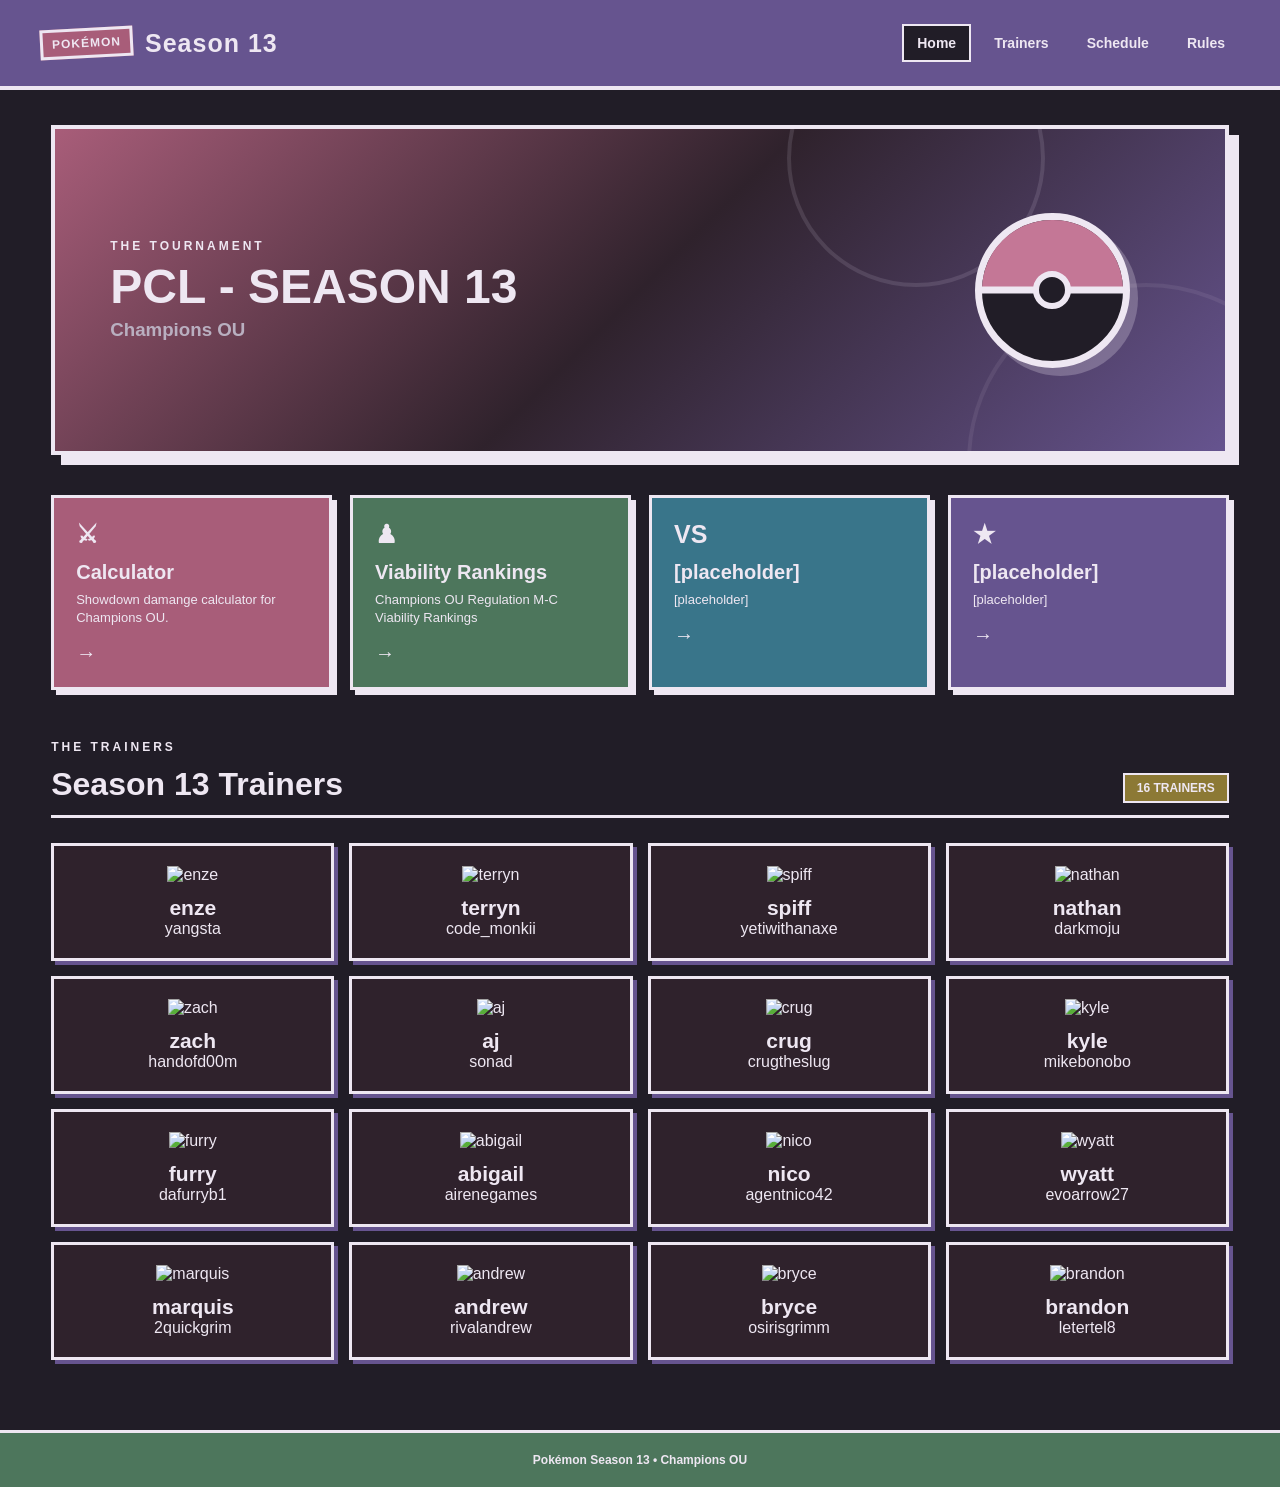
==== commit 1949612f: "Updated quick links to include link to viability rankings" ====
--- a/index.html
+++ b/index.html
@@ -72,14 +72,14 @@
             </a>
 
 
-            <a href="#" class="feature-card mint">
+            <a href="https://www.smogon.com/forums/threads/champions-ou-regulation-m-c-viability-rankings.3782737/" target="_blank" class="feature-card mint">
 
                 <div class="feature-icon">♟</div>
 
-                <h3>[placeholder]</h3>
+                <h3>Viability Rankings</h3>
 
                 <p>
-                    [placeholder]
+                    Champions OU Regulation M-C Viability Rankings
                 </p>
 
                 <span class="card-arrow">→</span>
@@ -159,4 +159,4 @@
     <script src="js/partials.js"></script>
 
 </body>
-</html>+</html>
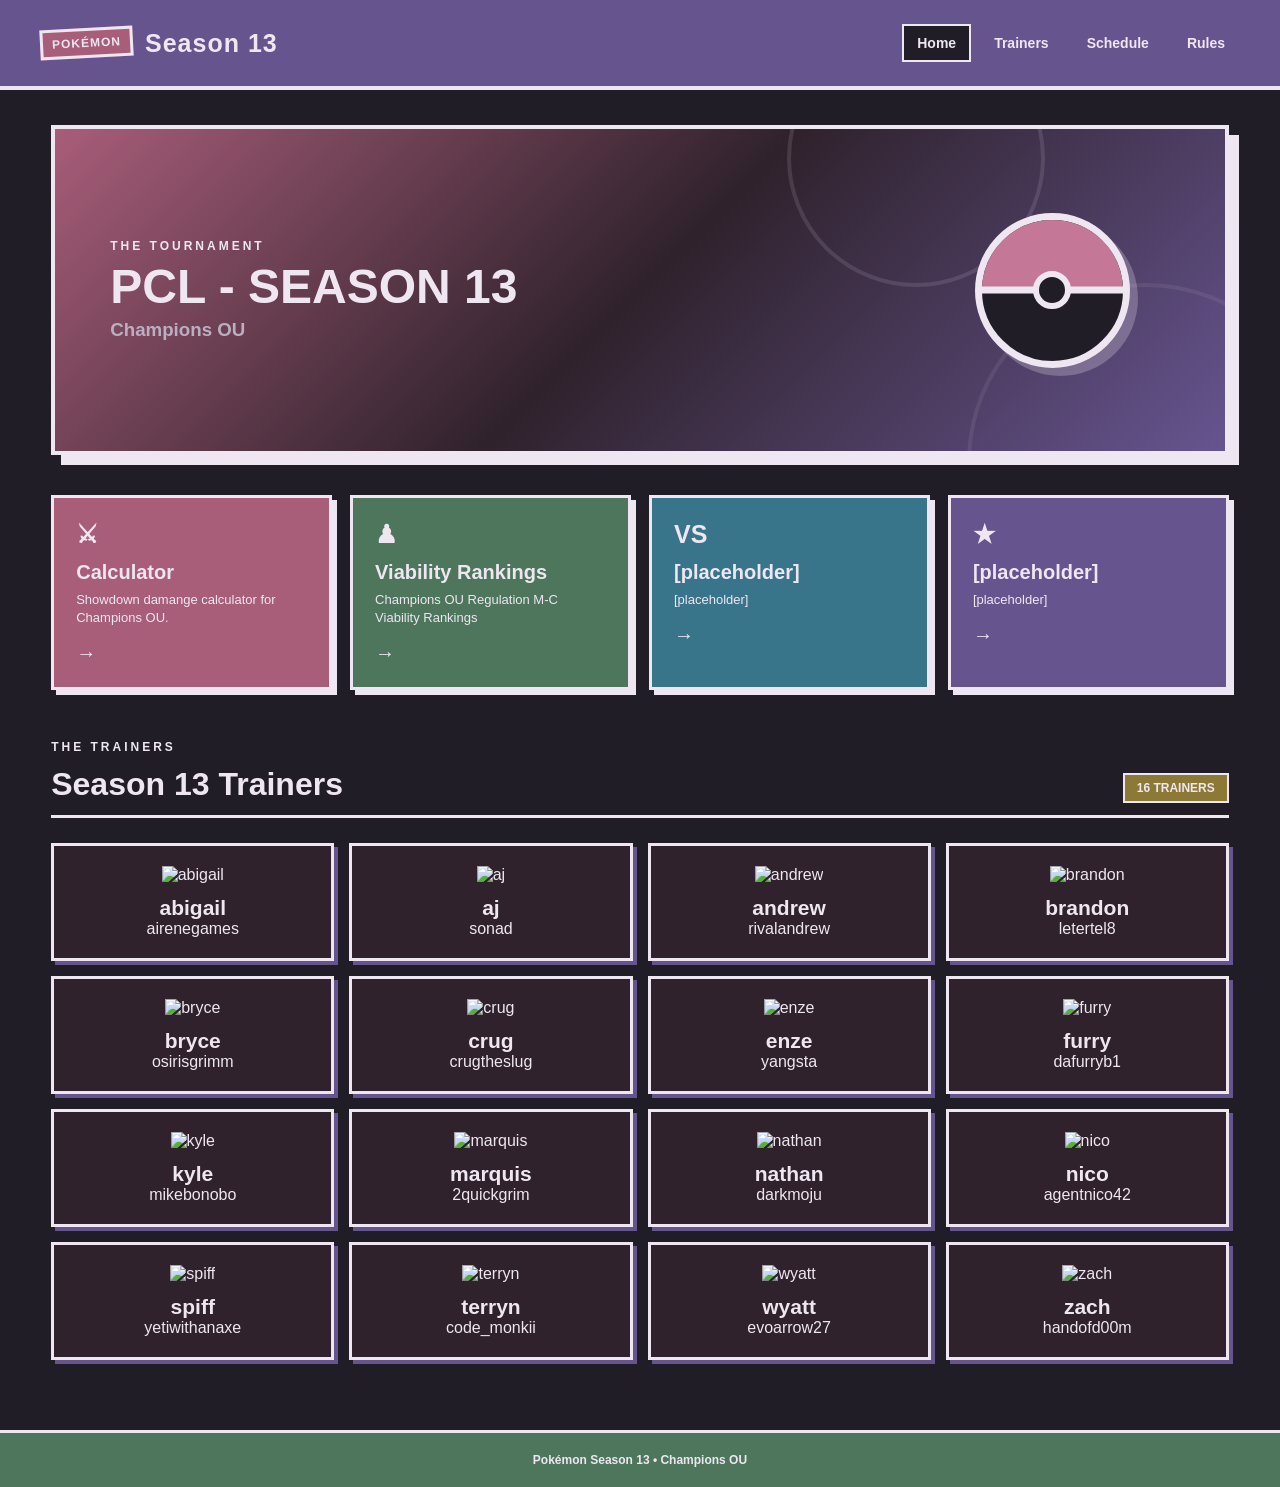
==== commit 9f236019: "Add files via upload" ====
--- a/index.html
+++ b/index.html
@@ -87,6 +87,7 @@
             </a>
 
 
+
             <a href="#" class="feature-card blue">
 
                 <div class="feature-icon">VS</div>
@@ -159,4 +160,4 @@
     <script src="js/partials.js"></script>
 
 </body>
-</html>
+</html>
--- a/css/layout.css
+++ b/css/layout.css
@@ -1,4 +1,3 @@
-
 /* =========================
    HEADER
 ========================= */
@@ -22,6 +21,13 @@
     display: flex;
     align-items: center;
     gap: 12px;
+
+    color: inherit;
+    text-decoration: none;
+}
+
+.logo:visited {
+    color: inherit;
 }
 
 .logo span {
--- a/css/components.css
+++ b/css/components.css
@@ -1,4 +1,3 @@
-
 /* =========================
    FEATURE CARDS
 ========================= */
@@ -313,6 +312,29 @@
 
 .banlist-entry span {
     margin-top: 8px;
+    font-size: 16px;
+    font-weight: bold;
+    color: var(--color-text);
+}
+
+.banlist-description-entry {
+    justify-content: flex-start;
+    min-height: 150px;
+    cursor: pointer;
+}
+
+.banlist-description-entry:hover,
+.banlist-description-entry.active {
+    box-shadow: 5px 7px 0 var(--color-pink);
+}
+
+.banlist-description {
+    max-width: 260px;
+    margin: 0;
+
+    color: var(--color-text-muted);
+    font-size: 12px;
+    line-height: 1.45;
 }
 
 .banlist-placeholder {
--- a/css/type-chart.css
+++ b/css/type-chart.css
@@ -52,6 +52,7 @@
 .type-chart-wrapper {
     width: 100%;
     overflow-x: auto;
+    overflow-anchor: none;
 }
 
 .type-chart-table {
@@ -188,4 +189,33 @@
 .type-chart-mega-toggle:disabled {
     opacity: 0.5;
     cursor: wait;
+}
+
+/* Mobile styles for defensive chart */
+@media (max-width: 600px) {
+    .type-chart-wrapper {
+        scroll-behavior: smooth;
+        -webkit-overflow-scrolling: touch;
+        scrollbar-width: thin;
+        overscroll-behavior-x: contain;
+    }
+
+    .type-chart-table {
+        min-width: 720px;
+    }
+
+    .type-chart-table thead th:first-child,
+    .type-chart-table tbody th {
+        position: sticky;
+        left: 0;
+        z-index: 3;
+    }
+
+    .type-chart-table thead th:first-child {
+        z-index: 4;
+    }
+
+    .type-chart-table tbody th {
+        background: var(--color-lavender);
+    }
 }
